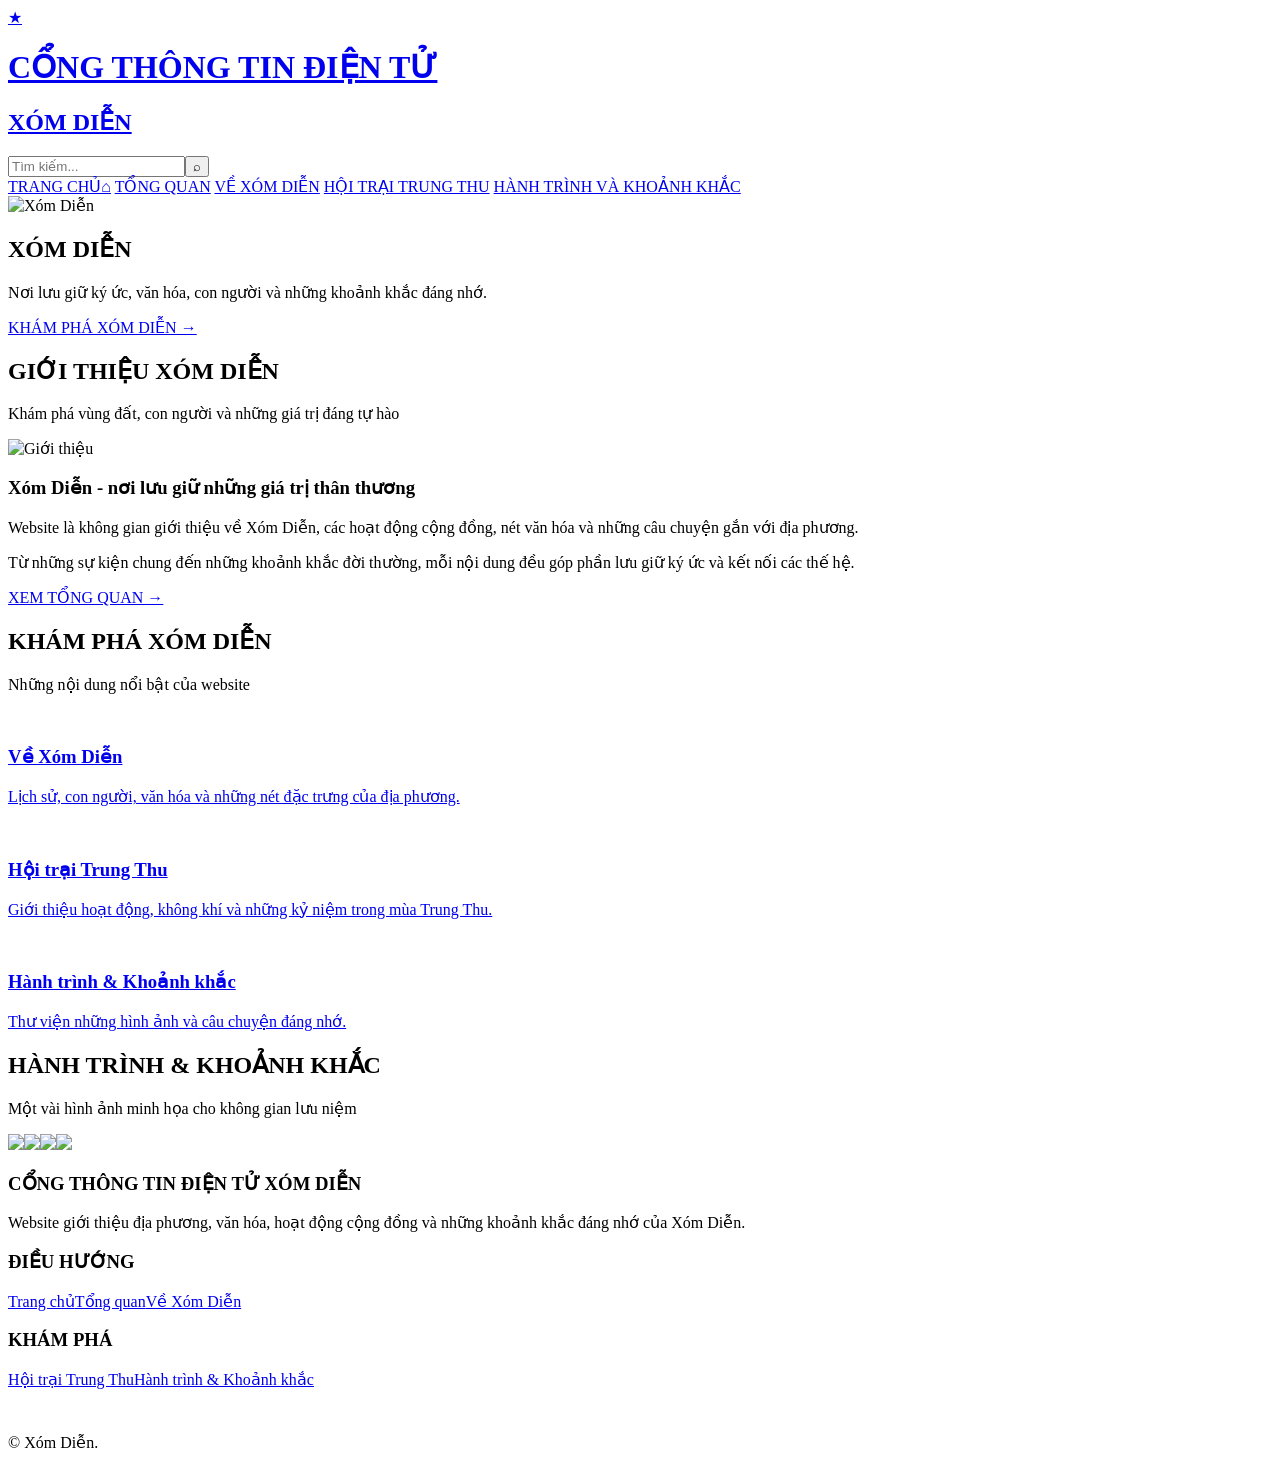
==== index.html @ bcd6b68e "Add files via upload" ====
<!DOCTYPE html><html lang="vi"><head><meta charset="UTF-8"><meta name="viewport" content="width=device-width,initial-scale=1.0"><title>Cổng thông tin điện tử Xóm Diễn</title><link rel="stylesheet" href="css/style.css"></head><body>

<header class="header">
  <div class="container header-inner">
    <a class="brand" href="index.html">
      <div class="logo">★</div>
      <div><h1>CỔNG THÔNG TIN ĐIỆN TỬ</h1><h2>XÓM DIỄN</h2></div>
    </a>
    <div class="search"><input placeholder="Tìm kiếm..."><button>⌕</button></div>
  </div>
</header>
<nav class="nav"><div class="container nav-inner">
  <a class="home active" href="index.html">TRANG CHỦ⌂</a>
  <a class="" href="tong-quan.html">TỔNG QUAN</a>
  <a class="" href="ve-xom-dien.html">VỀ XÓM DIỄN</a>
  <a class="" href="hoi-trai-trung-thu.html">HỘI TRẠI TRUNG THU</a>
  <a class="" href="hanh-trinh-khoanh-khac.html">HÀNH TRÌNH VÀ KHOẢNH KHẮC</a>
</div></nav><main class="page">
<div class="container">
<section class="hero"><img src="images/banner.svg" alt="Xóm Diễn"><div class="hero-overlay"><div class="hero-copy"><h1>XÓM DIỄN</h1><p>Nơi lưu giữ ký ức, văn hóa, con người và những khoảnh khắc đáng nhớ.</p><a class="btn" href="ve-xom-dien.html">KHÁM PHÁ XÓM DIỄN →</a></div></div></section>
</div>
<section class="section"><div class="container"><div class="title"><h2>GIỚI THIỆU XÓM DIỄN</h2><p>Khám phá vùng đất, con người và những giá trị đáng tự hào</p></div><div class="about-grid"><img src="images/about.svg" alt="Giới thiệu"><div class="about-text"><h3>Xóm Diễn - nơi lưu giữ những giá trị thân thương</h3><p>Website là không gian giới thiệu về Xóm Diễn, các hoạt động cộng đồng, nét văn hóa và những câu chuyện gắn với địa phương.</p><p>Từ những sự kiện chung đến những khoảnh khắc đời thường, mỗi nội dung đều góp phần lưu giữ ký ức và kết nối các thế hệ.</p><a class="btn" href="tong-quan.html">XEM TỔNG QUAN →</a></div></div></div></section>
<section class="section alt"><div class="container"><div class="title"><h2>KHÁM PHÁ XÓM DIỄN</h2><p>Những nội dung nổi bật của website</p></div><div class="cards">
<a class="card" href="ve-xom-dien.html"><img src="images/culture.svg" alt=""><div class="card-body"><h3>Về Xóm Diễn</h3><p>Lịch sử, con người, văn hóa và những nét đặc trưng của địa phương.</p></div></a>
<a class="card" href="hoi-trai-trung-thu.html"><img src="images/trung-thu.svg" alt=""><div class="card-body"><h3>Hội trại Trung Thu</h3><p>Giới thiệu hoạt động, không khí và những kỷ niệm trong mùa Trung Thu.</p></div></a>
<a class="card" href="hanh-trinh-khoanh-khac.html"><img src="images/journey.svg" alt=""><div class="card-body"><h3>Hành trình & Khoảnh khắc</h3><p>Thư viện những hình ảnh và câu chuyện đáng nhớ.</p></div></a>
</div></div></section>
<section class="section"><div class="container"><div class="title"><h2>HÀNH TRÌNH & KHOẢNH KHẮC</h2><p>Một vài hình ảnh minh họa cho không gian lưu niệm</p></div><div class="gallery"><img src="images/banner.svg"><img src="images/trung-thu.svg"><img src="images/journey.svg"><img src="images/about.svg"></div></div></section>
</main>
<footer><div class="container footer-grid"><div><h3>CỔNG THÔNG TIN ĐIỆN TỬ XÓM DIỄN</h3><p>Website giới thiệu địa phương, văn hóa, hoạt động cộng đồng và những khoảnh khắc đáng nhớ của Xóm Diễn.</p></div><div><h3>ĐIỀU HƯỚNG</h3><a href="index.html">Trang chủ</a><a href="tong-quan.html">Tổng quan</a><a href="ve-xom-dien.html">Về Xóm Diễn</a></div><div><h3>KHÁM PHÁ</h3><a href="hoi-trai-trung-thu.html">Hội trại Trung Thu</a><a href="hanh-trinh-khoanh-khac.html">Hành trình & Khoảnh khắc</a></div></div><div class="container" style="margin-top:25px;border-top:1px solid rgba(255,255,255,.2);padding-top:18px">© <span data-year></span> Xóm Diễn. </div></footer>
<script src="js/main.js"></script></body></html>
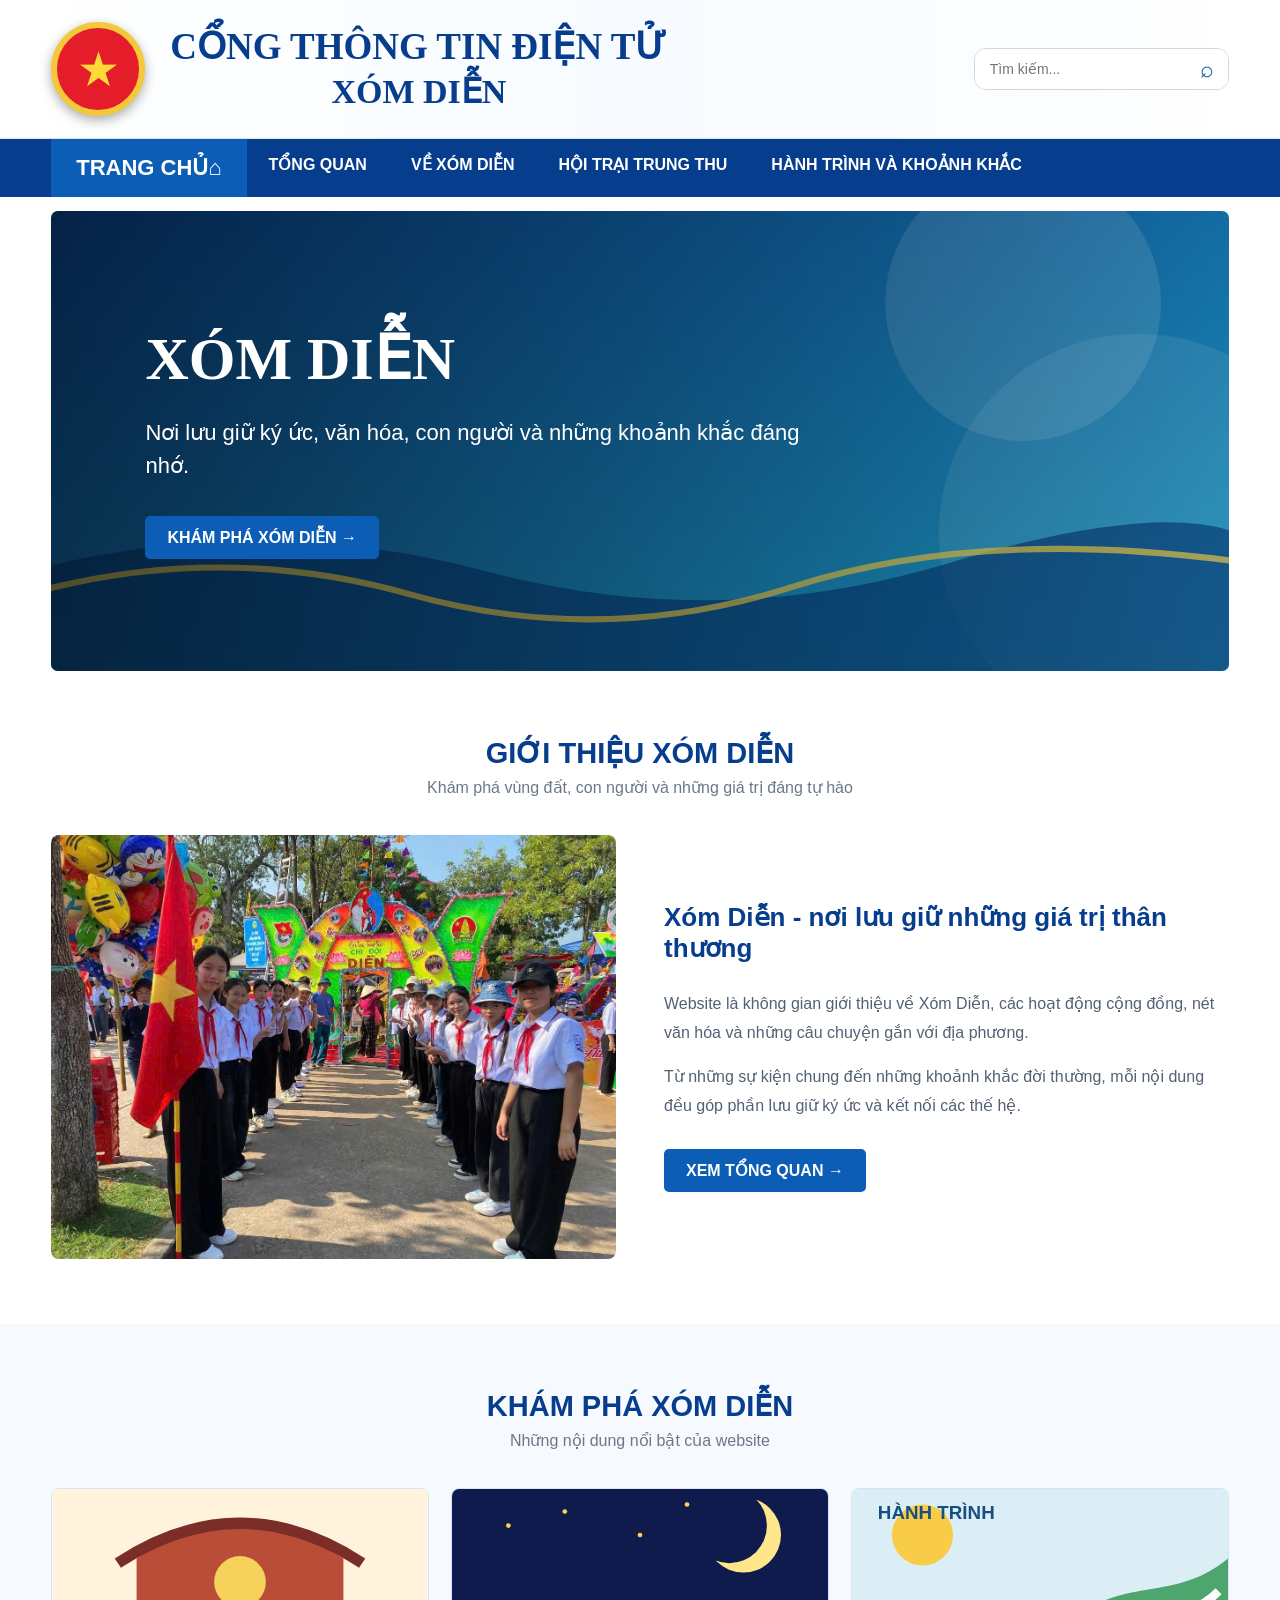
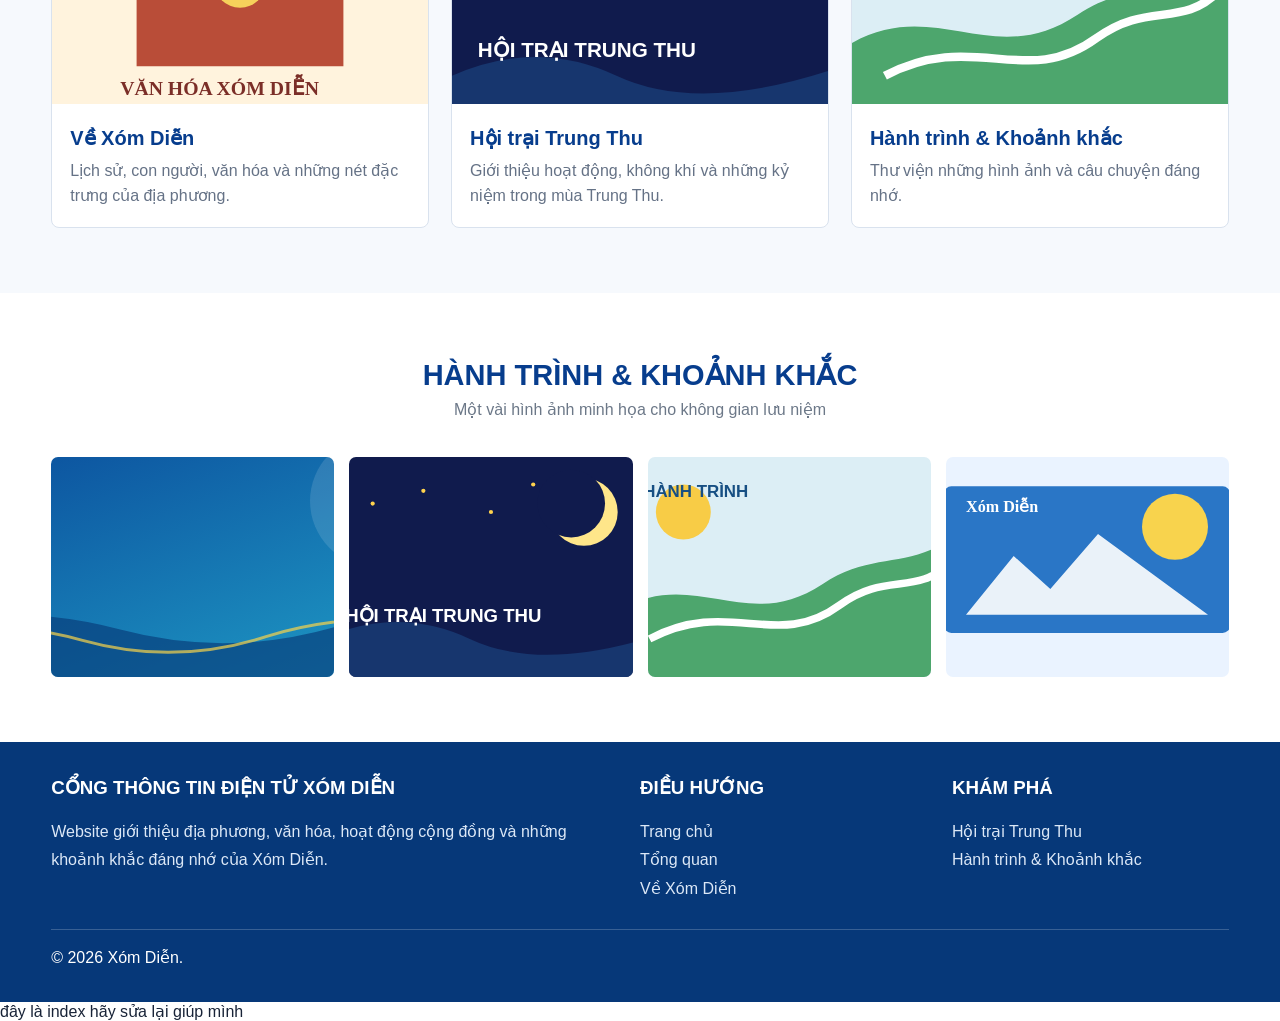
==== commit a09ee690: "Add files via upload" ====
--- a/index.html
+++ b/index.html
@@ -19,7 +19,7 @@
 <div class="container">
 <section class="hero"><img src="images/banner.svg" alt="Xóm Diễn"><div class="hero-overlay"><div class="hero-copy"><h1>XÓM DIỄN</h1><p>Nơi lưu giữ ký ức, văn hóa, con người và những khoảnh khắc đáng nhớ.</p><a class="btn" href="ve-xom-dien.html">KHÁM PHÁ XÓM DIỄN →</a></div></div></section>
 </div>
-<section class="section"><div class="container"><div class="title"><h2>GIỚI THIỆU XÓM DIỄN</h2><p>Khám phá vùng đất, con người và những giá trị đáng tự hào</p></div><div class="about-grid"><img src="images/about.svg" alt="Giới thiệu"><div class="about-text"><h3>Xóm Diễn - nơi lưu giữ những giá trị thân thương</h3><p>Website là không gian giới thiệu về Xóm Diễn, các hoạt động cộng đồng, nét văn hóa và những câu chuyện gắn với địa phương.</p><p>Từ những sự kiện chung đến những khoảnh khắc đời thường, mỗi nội dung đều góp phần lưu giữ ký ức và kết nối các thế hệ.</p><a class="btn" href="tong-quan.html">XEM TỔNG QUAN →</a></div></div></div></section>
+<section class="section"><div class="container"><div class="title"><h2>GIỚI THIỆU XÓM DIỄN</h2><p>Khám phá vùng đất, con người và những giá trị đáng tự hào</p></div><div class="about-grid"><img src="images/anh_xom_dien_1.jpg" alt="Xóm Diễn"><div class="about-text"><h3>Xóm Diễn - nơi lưu giữ những giá trị thân thương</h3><p>Website là không gian giới thiệu về Xóm Diễn, các hoạt động cộng đồng, nét văn hóa và những câu chuyện gắn với địa phương.</p><p>Từ những sự kiện chung đến những khoảnh khắc đời thường, mỗi nội dung đều góp phần lưu giữ ký ức và kết nối các thế hệ.</p><a class="btn" href="tong-quan.html">XEM TỔNG QUAN →</a></div></div></div></section>
 <section class="section alt"><div class="container"><div class="title"><h2>KHÁM PHÁ XÓM DIỄN</h2><p>Những nội dung nổi bật của website</p></div><div class="cards">
 <a class="card" href="ve-xom-dien.html"><img src="images/culture.svg" alt=""><div class="card-body"><h3>Về Xóm Diễn</h3><p>Lịch sử, con người, văn hóa và những nét đặc trưng của địa phương.</p></div></a>
 <a class="card" href="hoi-trai-trung-thu.html"><img src="images/trung-thu.svg" alt=""><div class="card-body"><h3>Hội trại Trung Thu</h3><p>Giới thiệu hoạt động, không khí và những kỷ niệm trong mùa Trung Thu.</p></div></a>
@@ -28,4 +28,5 @@
 <section class="section"><div class="container"><div class="title"><h2>HÀNH TRÌNH & KHOẢNH KHẮC</h2><p>Một vài hình ảnh minh họa cho không gian lưu niệm</p></div><div class="gallery"><img src="images/banner.svg"><img src="images/trung-thu.svg"><img src="images/journey.svg"><img src="images/about.svg"></div></div></section>
 </main>
 <footer><div class="container footer-grid"><div><h3>CỔNG THÔNG TIN ĐIỆN TỬ XÓM DIỄN</h3><p>Website giới thiệu địa phương, văn hóa, hoạt động cộng đồng và những khoảnh khắc đáng nhớ của Xóm Diễn.</p></div><div><h3>ĐIỀU HƯỚNG</h3><a href="index.html">Trang chủ</a><a href="tong-quan.html">Tổng quan</a><a href="ve-xom-dien.html">Về Xóm Diễn</a></div><div><h3>KHÁM PHÁ</h3><a href="hoi-trai-trung-thu.html">Hội trại Trung Thu</a><a href="hanh-trinh-khoanh-khac.html">Hành trình & Khoảnh khắc</a></div></div><div class="container" style="margin-top:25px;border-top:1px solid rgba(255,255,255,.2);padding-top:18px">© <span data-year></span> Xóm Diễn. </div></footer>
-<script src="js/main.js"></script></body></html>+<script src="js/main.js"></script></body></html>
+đây là index hãy sửa lại giúp mình
--- a/css/style.css
+++ b/css/style.css
@@ -0,0 +1,37 @@
+
+*{box-sizing:border-box}
+:root{--blue:#073d8d;--blue2:#0b5db6;--gold:#f3c83b;--bg:#f6f9fd;--text:#182337;--line:#d9e2ee}
+html{scroll-behavior:smooth}
+body{margin:0;font-family:Arial,Helvetica,sans-serif;color:var(--text);background:#fff}
+a{text-decoration:none;color:inherit}
+.container{width:min(1380px,92%);margin:auto}
+.topbar{height:34px;background:#f5f9fd;border-bottom:1px solid #e2e8f0;color:#06448e;font-size:14px}
+.topbar .container{height:100%;display:flex;justify-content:space-between;align-items:center}
+.lang{display:flex;gap:15px}
+.header{background:linear-gradient(90deg,#fff,#f7fbff,#fff);border-bottom:1px solid #dce4ef}
+.header-inner{min-height:138px;display:flex;align-items:center;justify-content:space-between;gap:30px}
+.brand{display:flex;align-items:center;gap:25px}
+.logo{width:94px;height:94px;border-radius:50%;background:#e51d2a;border:6px solid var(--gold);display:grid;place-items:center;box-shadow:0 4px 12px #aaa;color:#ffd938;font-size:48px}
+.brand h1,.brand h2{font-family:Georgia,serif;color:#073d8d;margin:0;text-align:center;line-height:1.05}
+.brand h1{font-size:37px}.brand h2{font-size:34px;margin-top:7px}
+.search{display:flex;width:255px;height:42px;border:1px solid #ccd7e5;border-radius:12px;overflow:hidden;background:#fff}
+.search input{width:100%;border:0;outline:0;padding:0 15px;font-size:14px}.search button{border:0;background:#fff;color:#064b9f;font-size:23px;padding:0 14px}
+.nav{background:var(--blue);color:#fff}.nav-inner{display:flex;align-items:stretch;overflow-x:auto}
+.nav a{padding:16px 22px;font-weight:700;font-size:16px;white-space:nowrap}
+.nav a:hover,.nav a.active{background:#0c5db6}.home{font-size:22px!important;padding-left:25px!important;padding-right:25px!important}
+.page{min-height:600px}
+.hero{position:relative;margin-top:14px;height:460px;overflow:hidden;border-radius:7px}
+.hero img{width:100%;height:100%;object-fit:cover}
+.hero-overlay{position:absolute;inset:0;background:linear-gradient(90deg,rgba(0,0,0,.55),rgba(0,0,0,.08));display:flex;align-items:center;padding-left:8%;color:#fff}
+.hero-copy{max-width:700px}.hero-copy h1{font-family:Georgia,serif;font-size:60px;margin:0 0 10px}.hero-copy p{font-size:22px;line-height:1.5}.btn{display:inline-block;padding:12px 22px;border-radius:5px;background:var(--blue2);color:#fff;font-weight:700;margin-top:12px}.btn:hover{background:#0871d0}
+.section{padding:65px 0}.section.alt{background:var(--bg)}
+.title{text-align:center;margin-bottom:38px}.title h2{color:var(--blue);font-size:29px;margin:0 0 8px}.title p{color:#6c7888;margin:0}
+.about-grid{display:grid;grid-template-columns:1fr 1fr;gap:48px;align-items:center}.about-grid img{width:100%;border-radius:8px}.about-text h3{font-size:26px;color:var(--blue);margin-top:0}.about-text p{line-height:1.8;color:#536174}
+.cards{display:grid;grid-template-columns:repeat(3,1fr);gap:22px}.card{background:#fff;border:1px solid var(--line);border-radius:8px;overflow:hidden;transition:.25s}.card:hover{transform:translateY(-6px);box-shadow:0 10px 25px rgba(0,0,0,.09)}.card img{width:100%;height:215px;object-fit:cover}.card-body{padding:18px}.card h3{margin:0 0 8px;color:var(--blue);font-size:20px}.card p{color:#657286;line-height:1.6;margin:0}
+.gallery{display:grid;grid-template-columns:repeat(4,1fr);gap:15px}.gallery img{width:100%;height:220px;object-fit:cover;border-radius:7px;transition:.25s}.gallery img:hover{transform:scale(1.03)}
+.page-head{background:linear-gradient(120deg,#073d8d,#0b65bd);color:#fff;padding:55px 0}.page-head h1{font-family:Georgia,serif;font-size:40px;margin:0 0 10px}.page-head p{margin:0;opacity:.9;font-size:17px}
+.article{padding:45px 0;max-width:1000px;margin:auto}.article h2{color:var(--blue);font-size:28px}.article p{font-size:17px;line-height:1.85;color:#4f5d70}.article img{width:100%;border-radius:8px;margin:20px 0}
+.timeline{display:grid;gap:18px}.event{display:grid;grid-template-columns:150px 1fr;border:1px solid var(--line);border-radius:7px;overflow:hidden}.event-date{background:var(--blue);color:#fff;padding:22px;font-weight:bold}.event-body{padding:20px}.event-body h3{margin:0 0 8px;color:var(--blue)}
+footer{background:#063879;color:#fff;padding:35px 0;margin-top:0}.footer-grid{display:grid;grid-template-columns:2fr 1fr 1fr;gap:35px}.footer-grid h3{margin-top:0}.footer-grid p,.footer-grid a{color:#dce8f7;line-height:1.8;display:block}
+@media(max-width:900px){.header-inner{flex-direction:column;padding:18px 0}.brand h1{font-size:25px}.brand h2{font-size:25px}.logo{width:75px;height:75px;font-size:36px}.search{width:100%}.hero{height:360px}.hero-copy h1{font-size:42px}.cards{grid-template-columns:1fr 1fr}.gallery{grid-template-columns:1fr 1fr}.about-grid{grid-template-columns:1fr}.footer-grid{grid-template-columns:1fr 1fr}}
+@media(max-width:560px){.brand{gap:12px}.brand h1,.brand h2{text-align:left}.hero{height:320px}.hero-copy{padding-right:20px}.hero-copy h1{font-size:34px}.hero-copy p{font-size:17px}.cards,.gallery,.footer-grid{grid-template-columns:1fr}.event{grid-template-columns:1fr}}
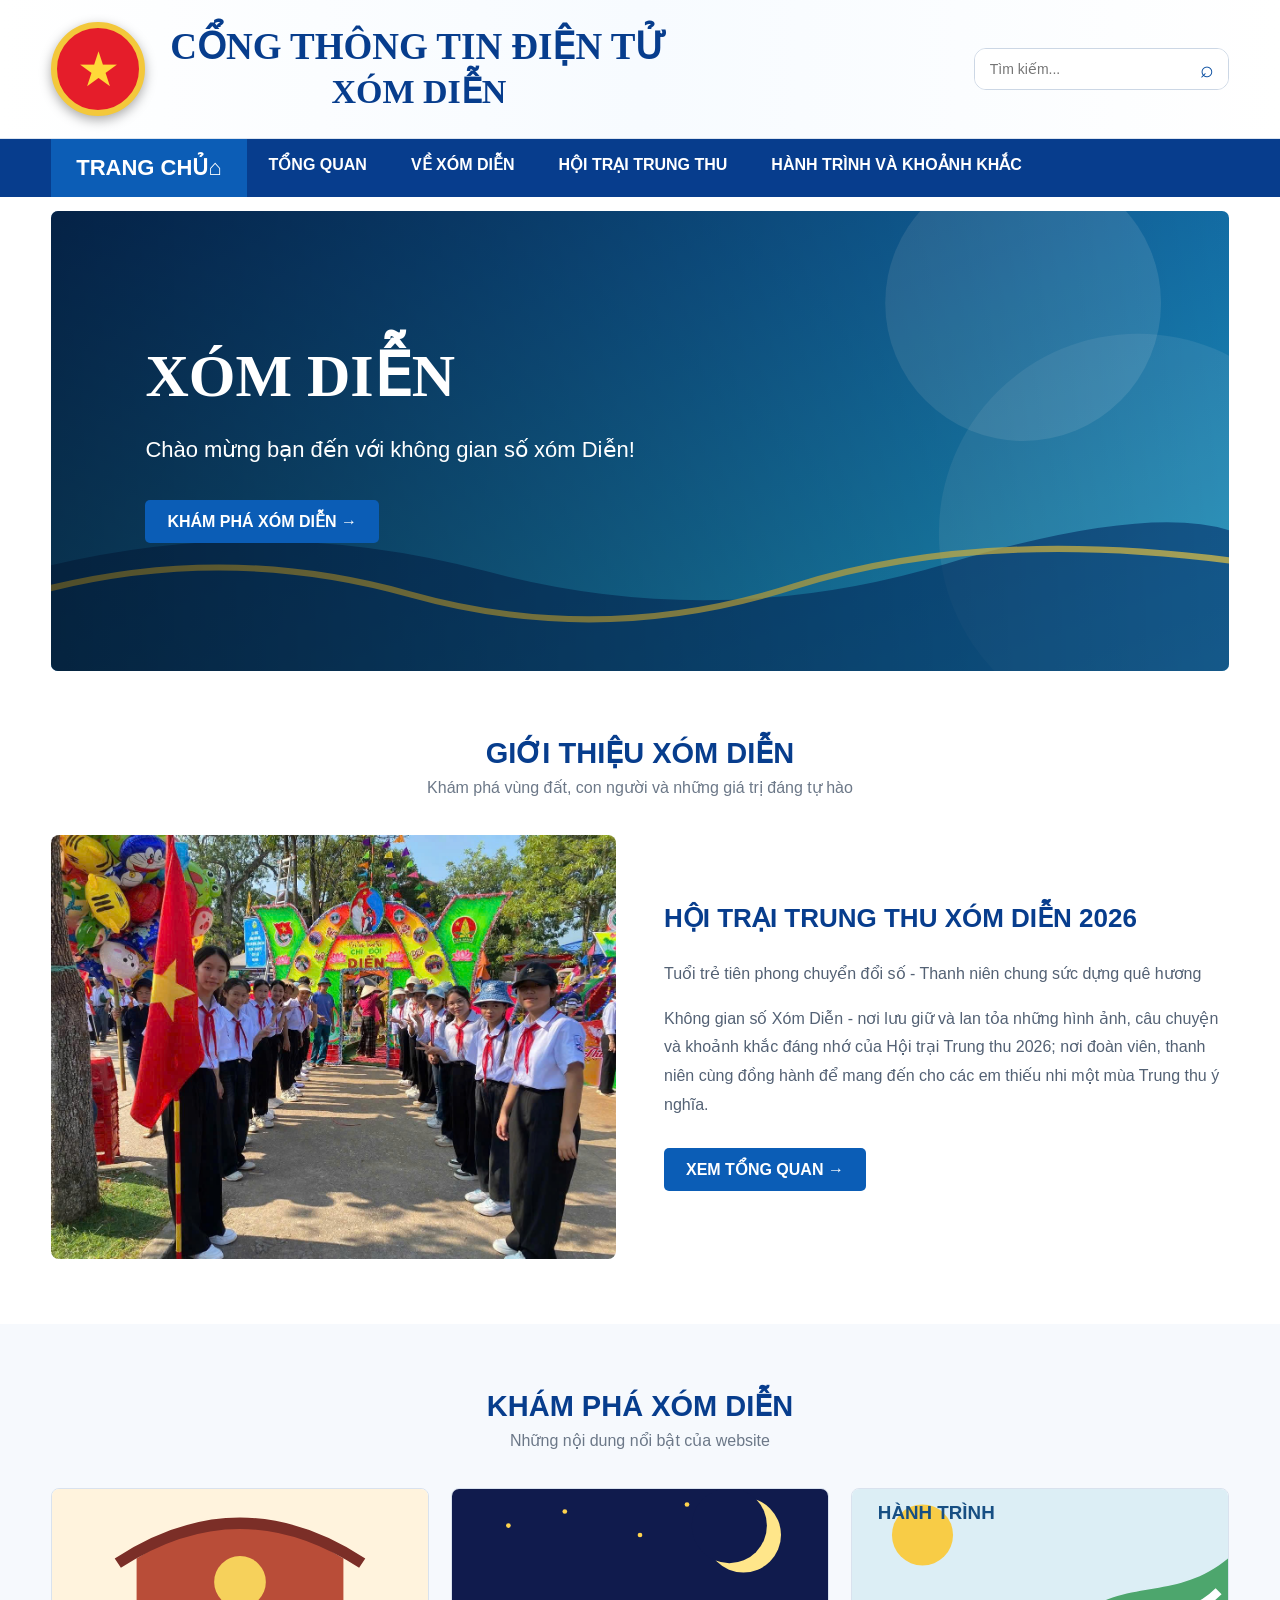
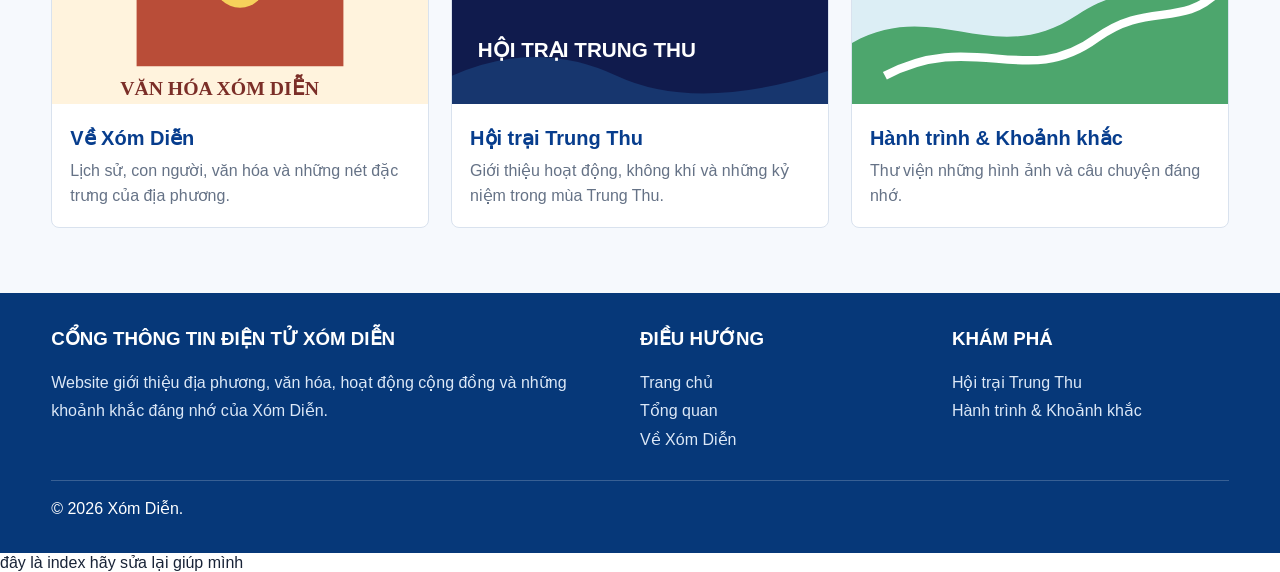
==== commit be3c59c1: "Update index.html" ====
--- a/index.html
+++ b/index.html
@@ -17,15 +17,14 @@
   <a class="" href="hanh-trinh-khoanh-khac.html">HÀNH TRÌNH VÀ KHOẢNH KHẮC</a>
 </div></nav><main class="page">
 <div class="container">
-<section class="hero"><img src="images/banner.svg" alt="Xóm Diễn"><div class="hero-overlay"><div class="hero-copy"><h1>XÓM DIỄN</h1><p>Nơi lưu giữ ký ức, văn hóa, con người và những khoảnh khắc đáng nhớ.</p><a class="btn" href="ve-xom-dien.html">KHÁM PHÁ XÓM DIỄN →</a></div></div></section>
+<section class="hero"><img src="images/banner.svg" alt="Xóm Diễn"><div class="hero-overlay"><div class="hero-copy"><h1>XÓM DIỄN</h1><p>Chào mừng bạn đến với không gian số xóm Diễn! </p><a class="btn" href="ve-xom-dien.html">KHÁM PHÁ XÓM DIỄN →</a></div></div></section>
 </div>
-<section class="section"><div class="container"><div class="title"><h2>GIỚI THIỆU XÓM DIỄN</h2><p>Khám phá vùng đất, con người và những giá trị đáng tự hào</p></div><div class="about-grid"><img src="images/anh_xom_dien_1.jpg" alt="Xóm Diễn"><div class="about-text"><h3>Xóm Diễn - nơi lưu giữ những giá trị thân thương</h3><p>Website là không gian giới thiệu về Xóm Diễn, các hoạt động cộng đồng, nét văn hóa và những câu chuyện gắn với địa phương.</p><p>Từ những sự kiện chung đến những khoảnh khắc đời thường, mỗi nội dung đều góp phần lưu giữ ký ức và kết nối các thế hệ.</p><a class="btn" href="tong-quan.html">XEM TỔNG QUAN →</a></div></div></div></section>
+<section class="section"><div class="container"><div class="title"><h2>GIỚI THIỆU XÓM DIỄN</h2><p>Khám phá vùng đất, con người và những giá trị đáng tự hào</p></div><div class="about-grid"><img src="images/anh_xom_dien_1.jpg" alt="Xóm Diễn"><div class="about-text"><h3>HỘI TRẠI TRUNG THU XÓM DIỄN 2026</h3><p>Tuổi trẻ tiên phong chuyển đổi số - Thanh niên chung sức dựng quê hương</p><p>Không gian số Xóm Diễn - nơi lưu giữ và lan tỏa những hình ảnh, câu chuyện và khoảnh khắc đáng nhớ của Hội trại Trung thu 2026; nơi đoàn viên, thanh niên cùng đồng hành để mang đến cho các em thiếu nhi một mùa Trung thu ý nghĩa.</p><a class="btn" href="tong-quan.html">XEM TỔNG QUAN →</a></div></div></div></section>
 <section class="section alt"><div class="container"><div class="title"><h2>KHÁM PHÁ XÓM DIỄN</h2><p>Những nội dung nổi bật của website</p></div><div class="cards">
 <a class="card" href="ve-xom-dien.html"><img src="images/culture.svg" alt=""><div class="card-body"><h3>Về Xóm Diễn</h3><p>Lịch sử, con người, văn hóa và những nét đặc trưng của địa phương.</p></div></a>
 <a class="card" href="hoi-trai-trung-thu.html"><img src="images/trung-thu.svg" alt=""><div class="card-body"><h3>Hội trại Trung Thu</h3><p>Giới thiệu hoạt động, không khí và những kỷ niệm trong mùa Trung Thu.</p></div></a>
 <a class="card" href="hanh-trinh-khoanh-khac.html"><img src="images/journey.svg" alt=""><div class="card-body"><h3>Hành trình & Khoảnh khắc</h3><p>Thư viện những hình ảnh và câu chuyện đáng nhớ.</p></div></a>
 </div></div></section>
-<section class="section"><div class="container"><div class="title"><h2>HÀNH TRÌNH & KHOẢNH KHẮC</h2><p>Một vài hình ảnh minh họa cho không gian lưu niệm</p></div><div class="gallery"><img src="images/banner.svg"><img src="images/trung-thu.svg"><img src="images/journey.svg"><img src="images/about.svg"></div></div></section>
 </main>
 <footer><div class="container footer-grid"><div><h3>CỔNG THÔNG TIN ĐIỆN TỬ XÓM DIỄN</h3><p>Website giới thiệu địa phương, văn hóa, hoạt động cộng đồng và những khoảnh khắc đáng nhớ của Xóm Diễn.</p></div><div><h3>ĐIỀU HƯỚNG</h3><a href="index.html">Trang chủ</a><a href="tong-quan.html">Tổng quan</a><a href="ve-xom-dien.html">Về Xóm Diễn</a></div><div><h3>KHÁM PHÁ</h3><a href="hoi-trai-trung-thu.html">Hội trại Trung Thu</a><a href="hanh-trinh-khoanh-khac.html">Hành trình & Khoảnh khắc</a></div></div><div class="container" style="margin-top:25px;border-top:1px solid rgba(255,255,255,.2);padding-top:18px">© <span data-year></span> Xóm Diễn. </div></footer>
 <script src="js/main.js"></script></body></html>
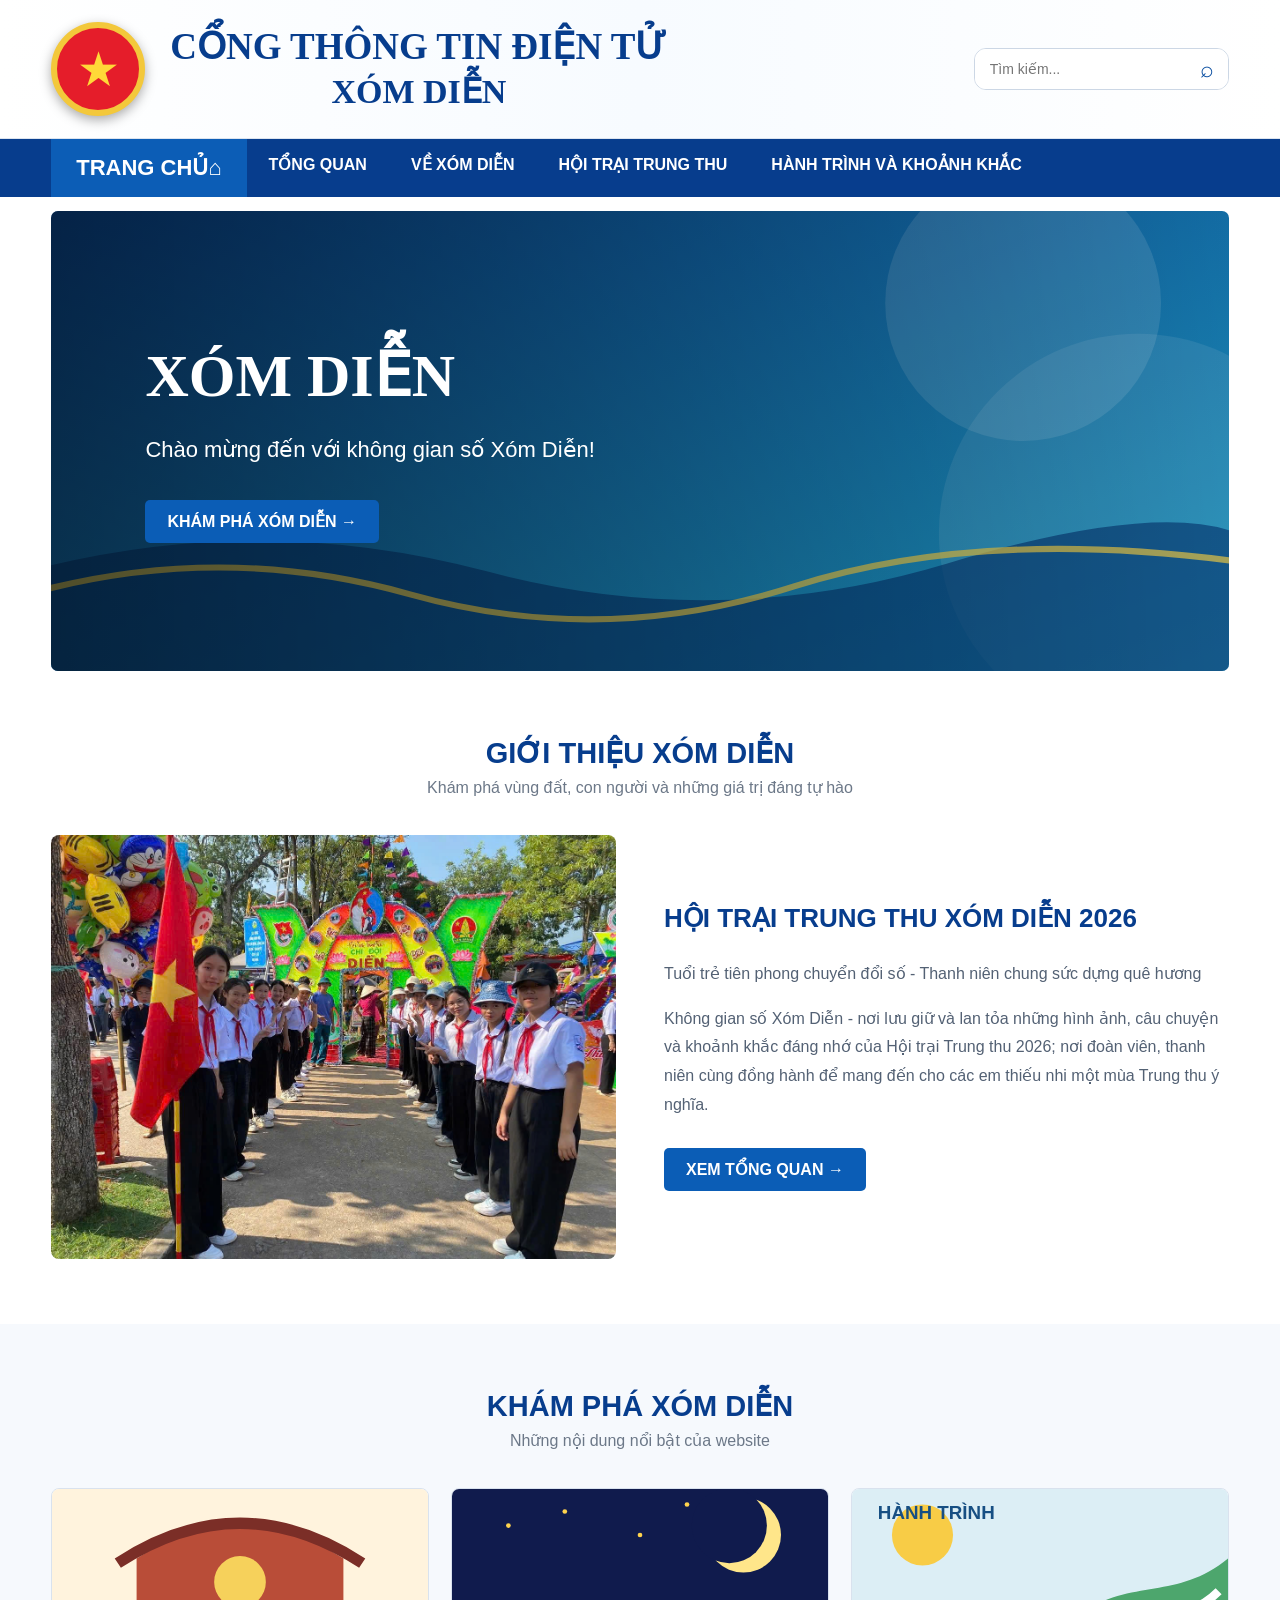
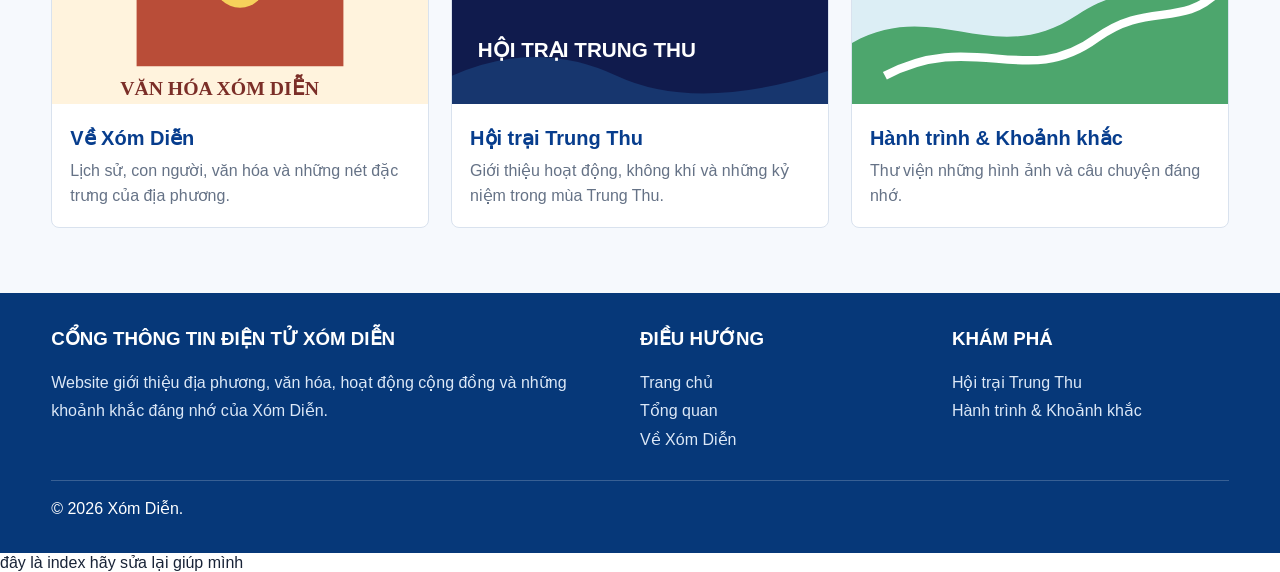
==== commit 757e0d9a: "Cập nhật nội dung website" ====
--- a/index.html
+++ b/index.html
@@ -17,7 +17,7 @@
   <a class="" href="hanh-trinh-khoanh-khac.html">HÀNH TRÌNH VÀ KHOẢNH KHẮC</a>
 </div></nav><main class="page">
 <div class="container">
-<section class="hero"><img src="images/banner.svg" alt="Xóm Diễn"><div class="hero-overlay"><div class="hero-copy"><h1>XÓM DIỄN</h1><p>Chào mừng bạn đến với không gian số xóm Diễn! </p><a class="btn" href="ve-xom-dien.html">KHÁM PHÁ XÓM DIỄN →</a></div></div></section>
+<section class="hero"><img src="images/banner.svg" alt="Xóm Diễn"><div class="hero-overlay"><div class="hero-copy"><h1>XÓM DIỄN</h1><p>Chào mừng đến với không gian số Xóm Diễn!  </p><a class="btn" href="ve-xom-dien.html">KHÁM PHÁ XÓM DIỄN →</a></div></div></section>
 </div>
 <section class="section"><div class="container"><div class="title"><h2>GIỚI THIỆU XÓM DIỄN</h2><p>Khám phá vùng đất, con người và những giá trị đáng tự hào</p></div><div class="about-grid"><img src="images/anh_xom_dien_1.jpg" alt="Xóm Diễn"><div class="about-text"><h3>HỘI TRẠI TRUNG THU XÓM DIỄN 2026</h3><p>Tuổi trẻ tiên phong chuyển đổi số - Thanh niên chung sức dựng quê hương</p><p>Không gian số Xóm Diễn - nơi lưu giữ và lan tỏa những hình ảnh, câu chuyện và khoảnh khắc đáng nhớ của Hội trại Trung thu 2026; nơi đoàn viên, thanh niên cùng đồng hành để mang đến cho các em thiếu nhi một mùa Trung thu ý nghĩa.</p><a class="btn" href="tong-quan.html">XEM TỔNG QUAN →</a></div></div></div></section>
 <section class="section alt"><div class="container"><div class="title"><h2>KHÁM PHÁ XÓM DIỄN</h2><p>Những nội dung nổi bật của website</p></div><div class="cards">
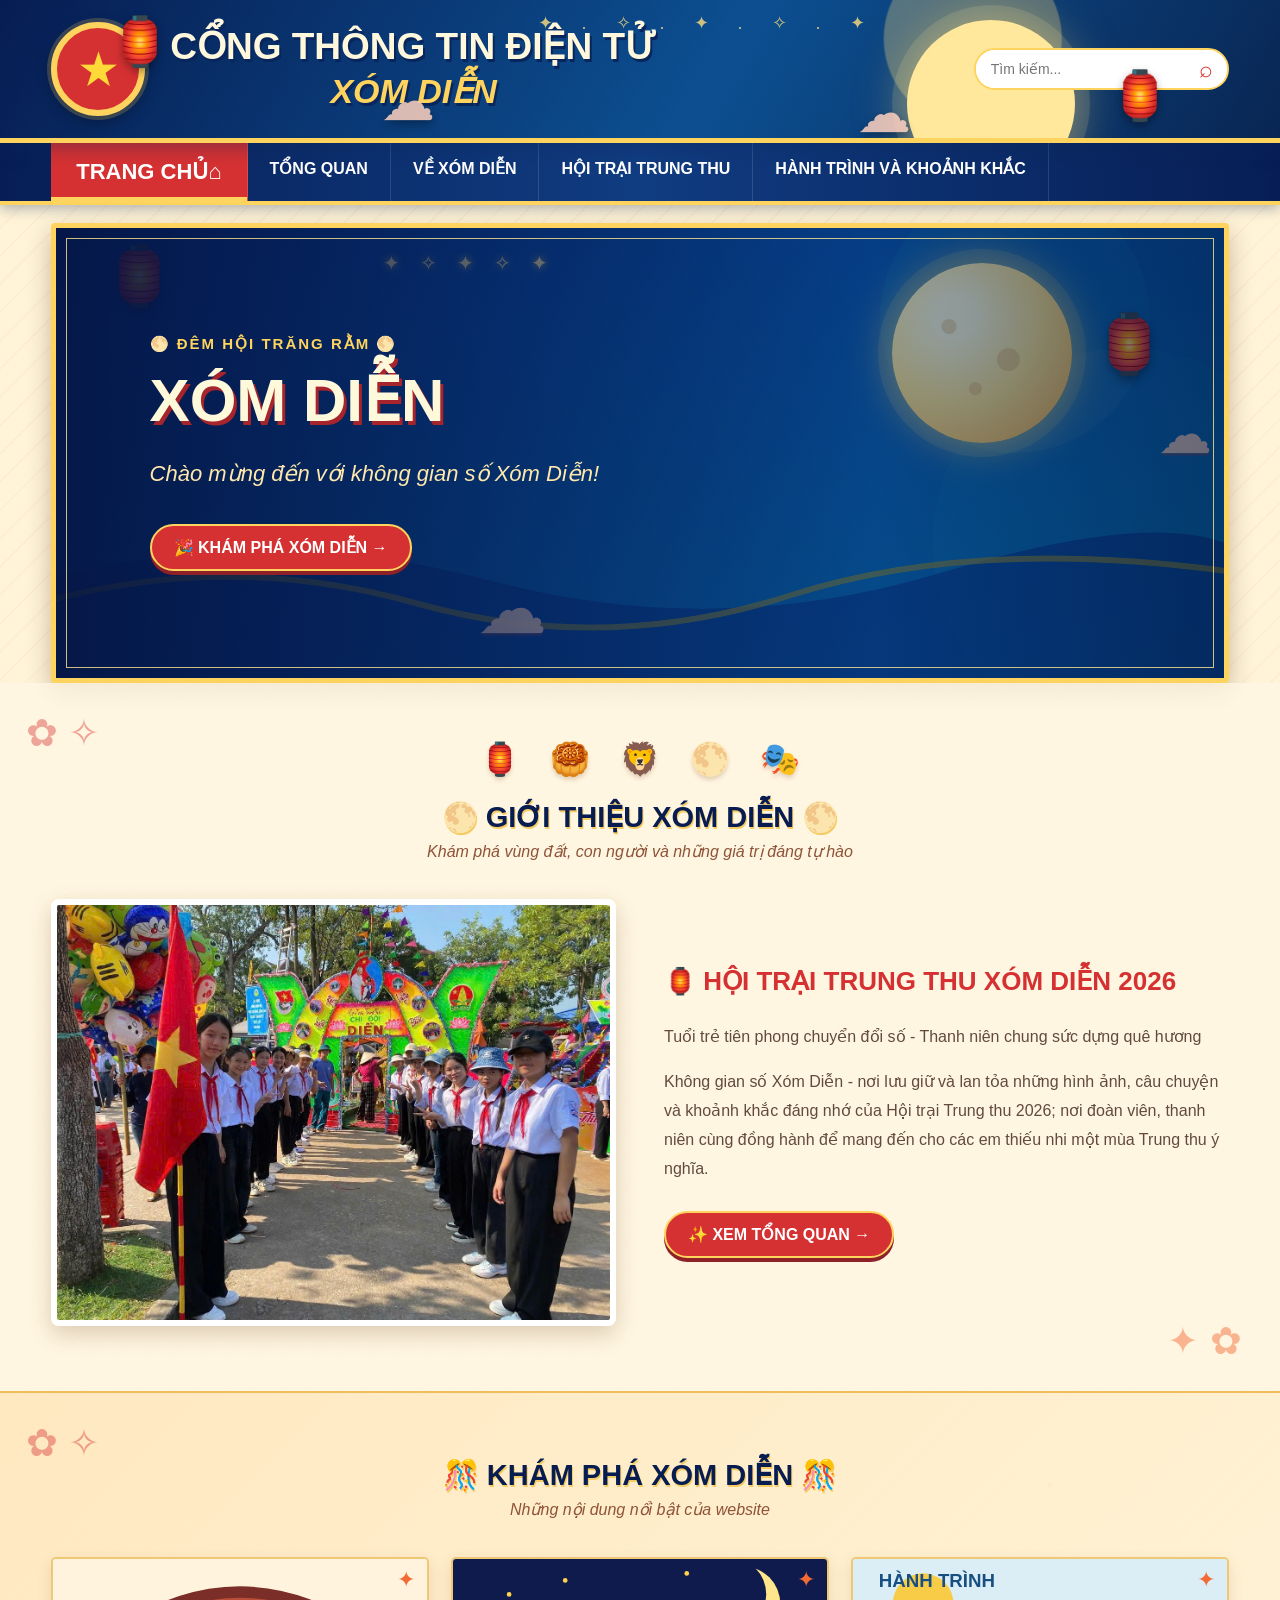
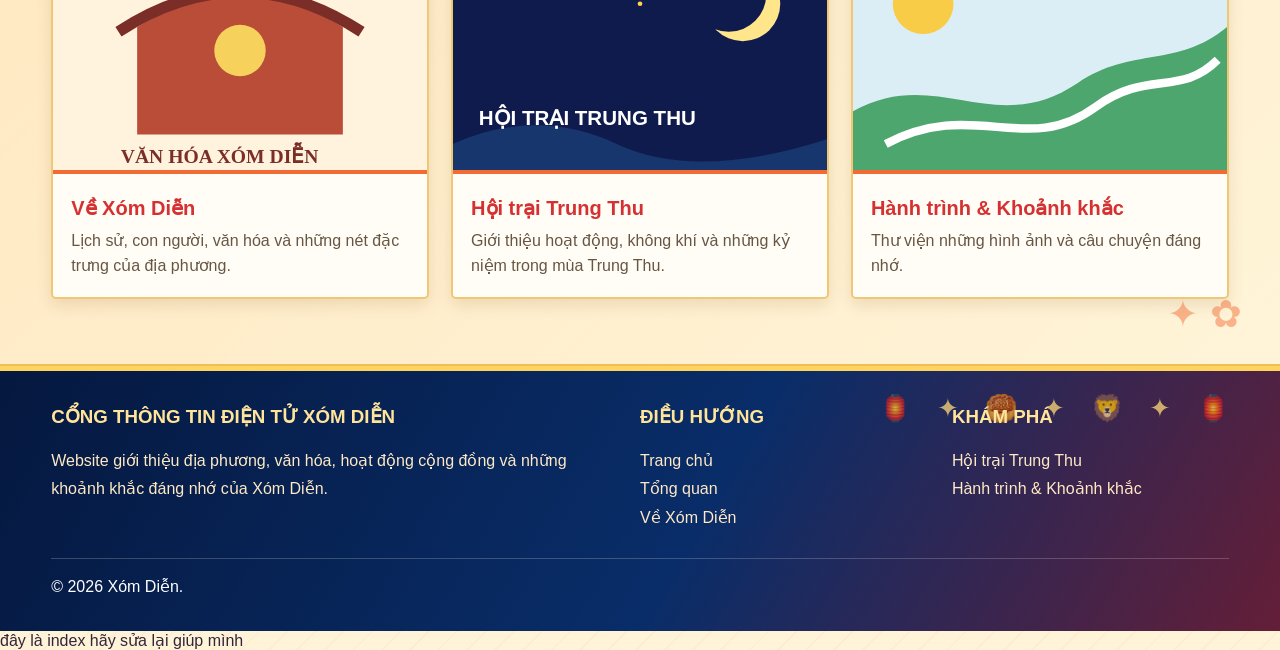
==== commit 57206e48: "update" ====
--- a/index.html
+++ b/index.html
@@ -1,7 +1,8 @@
 <!DOCTYPE html><html lang="vi"><head><meta charset="UTF-8"><meta name="viewport" content="width=device-width,initial-scale=1.0"><title>Cổng thông tin điện tử Xóm Diễn</title><link rel="stylesheet" href="css/style.css"></head><body>
 
-<header class="header">
+<header class="header festival-header">
   <div class="container header-inner">
+    <span class="header-lantern header-lantern-left" aria-hidden="true">🏮</span><span class="header-lantern header-lantern-right" aria-hidden="true">🏮</span><span class="header-cloud header-cloud-left" aria-hidden="true">☁</span><span class="header-cloud header-cloud-right" aria-hidden="true">☁</span>
     <a class="brand" href="index.html">
       <div class="logo">★</div>
       <div><h1>CỔNG THÔNG TIN ĐIỆN TỬ</h1><h2>XÓM DIỄN</h2></div>
@@ -17,10 +18,10 @@
   <a class="" href="hanh-trinh-khoanh-khac.html">HÀNH TRÌNH VÀ KHOẢNH KHẮC</a>
 </div></nav><main class="page">
 <div class="container">
-<section class="hero"><img src="images/banner.svg" alt="Xóm Diễn"><div class="hero-overlay"><div class="hero-copy"><h1>XÓM DIỄN</h1><p>Chào mừng đến với không gian số Xóm Diễn!  </p><a class="btn" href="ve-xom-dien.html">KHÁM PHÁ XÓM DIỄN →</a></div></div></section>
+<section class="hero festival-hero"><img src="images/banner.svg" alt="Xóm Diễn"><span class="moon" aria-hidden="true"></span><span class="hero-lantern hero-lantern-left" aria-hidden="true">🏮</span><span class="hero-lantern hero-lantern-right" aria-hidden="true">🏮</span><span class="hero-cloud hero-cloud-left" aria-hidden="true">☁</span><span class="hero-cloud hero-cloud-right" aria-hidden="true">☁</span><span class="hero-stars" aria-hidden="true">✦　✧　✦　✧　✦</span><div class="hero-overlay"><div class="hero-copy"><span class="festival-label">🌕 ĐÊM HỘI TRĂNG RẰM 🌕</span><h1>XÓM DIỄN</h1><p>Chào mừng đến với không gian số Xóm Diễn!</p><a class="btn" href="ve-xom-dien.html">🎉 KHÁM PHÁ XÓM DIỄN →</a></div></div><div class="hero-frame" aria-hidden="true"></div></section>
 </div>
-<section class="section"><div class="container"><div class="title"><h2>GIỚI THIỆU XÓM DIỄN</h2><p>Khám phá vùng đất, con người và những giá trị đáng tự hào</p></div><div class="about-grid"><img src="images/anh_xom_dien_1.jpg" alt="Xóm Diễn"><div class="about-text"><h3>HỘI TRẠI TRUNG THU XÓM DIỄN 2026</h3><p>Tuổi trẻ tiên phong chuyển đổi số - Thanh niên chung sức dựng quê hương</p><p>Không gian số Xóm Diễn - nơi lưu giữ và lan tỏa những hình ảnh, câu chuyện và khoảnh khắc đáng nhớ của Hội trại Trung thu 2026; nơi đoàn viên, thanh niên cùng đồng hành để mang đến cho các em thiếu nhi một mùa Trung thu ý nghĩa.</p><a class="btn" href="tong-quan.html">XEM TỔNG QUAN →</a></div></div></div></section>
-<section class="section alt"><div class="container"><div class="title"><h2>KHÁM PHÁ XÓM DIỄN</h2><p>Những nội dung nổi bật của website</p></div><div class="cards">
+<section class="section"><div class="container"><div class="festival-icons" aria-hidden="true"><span>🏮</span><span>🥮</span><span>🦁</span><span>🌕</span><span>🎭</span></div><div class="title"><h2>🌕 GIỚI THIỆU XÓM DIỄN 🌕</h2><p>Khám phá vùng đất, con người và những giá trị đáng tự hào</p></div><div class="about-grid"><img src="images/anh_xom_dien_1.jpg" alt="Xóm Diễn"><div class="about-text"><h3>🏮 HỘI TRẠI TRUNG THU XÓM DIỄN 2026</h3><p>Tuổi trẻ tiên phong chuyển đổi số - Thanh niên chung sức dựng quê hương</p><p>Không gian số Xóm Diễn - nơi lưu giữ và lan tỏa những hình ảnh, câu chuyện và khoảnh khắc đáng nhớ của Hội trại Trung thu 2026; nơi đoàn viên, thanh niên cùng đồng hành để mang đến cho các em thiếu nhi một mùa Trung thu ý nghĩa.</p><a class="btn" href="tong-quan.html">✨ XEM TỔNG QUAN →</a></div></div></div></section>
+<section class="section alt"><div class="container"><div class="title"><h2>🎊 KHÁM PHÁ XÓM DIỄN 🎊</h2><p>Những nội dung nổi bật của website</p></div><div class="cards">
 <a class="card" href="ve-xom-dien.html"><img src="images/culture.svg" alt=""><div class="card-body"><h3>Về Xóm Diễn</h3><p>Lịch sử, con người, văn hóa và những nét đặc trưng của địa phương.</p></div></a>
 <a class="card" href="hoi-trai-trung-thu.html"><img src="images/trung-thu.svg" alt=""><div class="card-body"><h3>Hội trại Trung Thu</h3><p>Giới thiệu hoạt động, không khí và những kỷ niệm trong mùa Trung Thu.</p></div></a>
 <a class="card" href="hanh-trinh-khoanh-khac.html"><img src="images/journey.svg" alt=""><div class="card-body"><h3>Hành trình & Khoảnh khắc</h3><p>Thư viện những hình ảnh và câu chuyện đáng nhớ.</p></div></a>
--- a/css/style.css
+++ b/css/style.css
@@ -25,13 +25,51 @@
 .hero-overlay{position:absolute;inset:0;background:linear-gradient(90deg,rgba(0,0,0,.55),rgba(0,0,0,.08));display:flex;align-items:center;padding-left:8%;color:#fff}
 .hero-copy{max-width:700px}.hero-copy h1{font-family:Georgia,serif;font-size:60px;margin:0 0 10px}.hero-copy p{font-size:22px;line-height:1.5}.btn{display:inline-block;padding:12px 22px;border-radius:5px;background:var(--blue2);color:#fff;font-weight:700;margin-top:12px}.btn:hover{background:#0871d0}
 .section{padding:65px 0}.section.alt{background:var(--bg)}
-.title{text-align:center;margin-bottom:38px}.title h2{color:var(--blue);font-size:29px;margin:0 0 8px}.title p{color:#6c7888;margin:0}
+.title{text-align:center;margin-bottom:38px}.title h2{font-family:Arial,Helvetica,sans-serif;color:var(--blue);font-size:29px;margin:0 0 8px}.title p{color:#6c7888;margin:0}
 .about-grid{display:grid;grid-template-columns:1fr 1fr;gap:48px;align-items:center}.about-grid img{width:100%;border-radius:8px}.about-text h3{font-size:26px;color:var(--blue);margin-top:0}.about-text p{line-height:1.8;color:#536174}
 .cards{display:grid;grid-template-columns:repeat(3,1fr);gap:22px}.card{background:#fff;border:1px solid var(--line);border-radius:8px;overflow:hidden;transition:.25s}.card:hover{transform:translateY(-6px);box-shadow:0 10px 25px rgba(0,0,0,.09)}.card img{width:100%;height:215px;object-fit:cover}.card-body{padding:18px}.card h3{margin:0 0 8px;color:var(--blue);font-size:20px}.card p{color:#657286;line-height:1.6;margin:0}
-.gallery{display:grid;grid-template-columns:repeat(4,1fr);gap:15px}.gallery img{width:100%;height:220px;object-fit:cover;border-radius:7px;transition:.25s}.gallery img:hover{transform:scale(1.03)}
-.page-head{background:linear-gradient(120deg,#073d8d,#0b65bd);color:#fff;padding:55px 0}.page-head h1{font-family:Georgia,serif;font-size:40px;margin:0 0 10px}.page-head p{margin:0;opacity:.9;font-size:17px}
+.gallery{display:grid;gap:22px;max-width:1100px;margin:0 auto}.gallery-item{display:grid;grid-template-columns:minmax(280px,360px) 1fr;align-items:center;gap:32px;padding:18px;background:#fff;border:1px solid var(--line);border-radius:8px;box-shadow:0 5px 16px rgba(7,61,141,.06)}.gallery-item img{width:100%;height:220px;object-fit:cover;border-radius:7px;transition:.25s}.gallery-item:hover img{transform:scale(1.03)}.gallery-copy h3{margin:0 0 10px;color:var(--blue);font-size:23px}.gallery-copy p{margin:0;color:#536174;line-height:1.75;font-size:16px}
+.page-head{background:linear-gradient(120deg,#073d8d,#0b65bd);color:#fff;padding:55px 0}.page-head h1{font-family:Arial,Helvetica,sans-serif;font-size:40px;margin:0 0 10px}.page-head p{margin:0;opacity:.9;font-size:17px}
 .article{padding:45px 0;max-width:1000px;margin:auto}.article h2{color:var(--blue);font-size:28px}.article p{font-size:17px;line-height:1.85;color:#4f5d70}.article img{width:100%;border-radius:8px;margin:20px 0}
-.timeline{display:grid;gap:18px}.event{display:grid;grid-template-columns:150px 1fr;border:1px solid var(--line);border-radius:7px;overflow:hidden}.event-date{background:var(--blue);color:#fff;padding:22px;font-weight:bold}.event-body{padding:20px}.event-body h3{margin:0 0 8px;color:var(--blue)}
+.timeline{display:grid;gap:18px}.event{display:grid;grid-template-columns:180px 1fr;border:1px solid var(--line);border-radius:7px;overflow:hidden}.event-date{background:var(--blue);color:#fff;padding:22px;font-weight:bold;line-height:1.5}.event-date small{font-weight:400;opacity:.9}.event-body{padding:20px}.event-body h3{margin:0 0 14px;color:var(--blue)}.schedule{border-top:1px solid var(--line)}.schedule>div{display:grid;grid-template-columns:145px 1fr 170px;gap:16px;padding:12px 0;border-bottom:1px solid var(--line);align-items:start}.schedule strong{color:var(--blue);white-space:nowrap}.schedule span{line-height:1.5}.schedule em{font-style:normal;color:#68768a;font-size:14px;line-height:1.5}
 footer{background:#063879;color:#fff;padding:35px 0;margin-top:0}.footer-grid{display:grid;grid-template-columns:2fr 1fr 1fr;gap:35px}.footer-grid h3{margin-top:0}.footer-grid p,.footer-grid a{color:#dce8f7;line-height:1.8;display:block}
-@media(max-width:900px){.header-inner{flex-direction:column;padding:18px 0}.brand h1{font-size:25px}.brand h2{font-size:25px}.logo{width:75px;height:75px;font-size:36px}.search{width:100%}.hero{height:360px}.hero-copy h1{font-size:42px}.cards{grid-template-columns:1fr 1fr}.gallery{grid-template-columns:1fr 1fr}.about-grid{grid-template-columns:1fr}.footer-grid{grid-template-columns:1fr 1fr}}
-@media(max-width:560px){.brand{gap:12px}.brand h1,.brand h2{text-align:left}.hero{height:320px}.hero-copy{padding-right:20px}.hero-copy h1{font-size:34px}.hero-copy p{font-size:17px}.cards,.gallery,.footer-grid{grid-template-columns:1fr}.event{grid-template-columns:1fr}}
+@media(max-width:900px){.header-inner{flex-direction:column;padding:18px 0}.brand h1{font-size:25px}.brand h2{font-size:25px}.logo{width:75px;height:75px;font-size:36px}.search{width:100%}.hero{height:360px}.hero-copy h1{font-size:42px}.cards{grid-template-columns:1fr 1fr}.about-grid{grid-template-columns:1fr}.footer-grid{grid-template-columns:1fr 1fr}}
+@media(max-width:560px){.brand{gap:12px}.brand h1,.brand h2{text-align:left}.hero{height:320px}.hero-copy{padding-right:20px}.hero-copy h1{font-size:34px}.hero-copy p{font-size:17px}.cards,.footer-grid{grid-template-columns:1fr}.gallery-item{grid-template-columns:1fr;gap:18px;padding:14px}.gallery-item img{height:auto;aspect-ratio:16/9}.gallery-copy h3{font-size:20px}.event{grid-template-columns:1fr}.event-date{padding:15px 20px}.schedule>div{grid-template-columns:1fr;gap:4px}.schedule em{font-size:13px}}
+
+/* Colorful Mid-Autumn festival theme */
+:root{--night:#071d52;--night2:#123d86;--festival-red:#d63132;--festival-orange:#f26b35;--festival-yellow:#ffd45e;--festival-cream:#fff4d8;--festival-pink:#ffd2bf}
+body{font-family:Georgia,"Times New Roman",serif;color:#34243b;background-color:var(--festival-cream);background-image:radial-gradient(circle at 12% 18%,rgba(255,212,94,.34) 0 2px,transparent 3px),radial-gradient(circle at 82% 66%,rgba(214,49,50,.2) 0 2px,transparent 3px),repeating-linear-gradient(135deg,rgba(214,49,50,.035) 0 2px,transparent 2px 20px)}
+.festival-header{position:relative;overflow:hidden;background:radial-gradient(circle at 74% 28%,rgba(255,223,125,.28) 0 90px,transparent 92px),linear-gradient(120deg,var(--night),#0c4f91 56%,#092653);border-bottom:5px solid var(--festival-yellow);box-shadow:0 5px 18px rgba(12,37,85,.35)}
+.festival-header:before{content:"✦  .  ✧  .  ✦  .  ✧  .  ✦";position:absolute;top:12px;left:42%;color:rgba(255,223,125,.8);font-size:18px;letter-spacing:12px;white-space:nowrap}.festival-header:after{content:"";position:absolute;right:16%;top:20px;width:168px;height:168px;border-radius:50%;background:#ffe79b;box-shadow:0 0 0 15px rgba(255,231,154,.13),0 0 50px rgba(255,218,100,.5)}
+.header-inner{position:relative;z-index:2}.brand h1,.brand h2{color:#fff8dd;text-shadow:2px 3px 0 #09265c}.brand h2{color:var(--festival-yellow);font-style:italic}.logo{background:var(--festival-red);border-color:var(--festival-yellow);box-shadow:0 0 0 4px rgba(255,212,94,.2),0 5px 15px rgba(0,0,0,.35)}
+.search{border:2px solid var(--festival-yellow);border-radius:24px;background:#fffaf0}.search button{color:var(--festival-red)}
+.header-lantern,.header-cloud{position:absolute;z-index:3;filter:drop-shadow(0 4px 4px rgba(0,0,0,.35));pointer-events:none}.header-lantern{font-size:48px;animation:festival-sway 3s ease-in-out infinite alternate}.header-lantern-left{left:5%;top:14px}.header-lantern-right{right:5%;top:68px;animation-delay:1s}.header-cloud{font-size:54px;color:var(--festival-pink);opacity:.85}.header-cloud-left{left:28%;bottom:5px}.header-cloud-right{right:27%;top:82px}
+.nav{background:linear-gradient(90deg,#071e55,#103c81,#071e55);border-bottom:4px solid var(--festival-yellow);box-shadow:0 4px 12px rgba(7,30,85,.3)}.nav a{font-family:Arial,Helvetica,sans-serif;border-right:1px solid rgba(255,255,255,.13)}.nav a:hover,.nav a.active{background:var(--festival-red);box-shadow:inset 0 -4px 0 var(--festival-yellow)}
+.festival-hero{margin-top:18px;border:5px solid var(--festival-yellow);border-radius:4px;background:#092d69;box-shadow:0 9px 24px rgba(73,38,13,.3)}.festival-hero img{opacity:.5;filter:saturate(1.5) contrast(1.15)}.hero-overlay{background:linear-gradient(90deg,rgba(5,20,65,.92),rgba(8,40,91,.42) 70%,rgba(3,19,55,.55))}.hero-copy h1{color:#fff9dc;text-shadow:3px 4px 0 #a6252d}.hero-copy p{font-style:italic;color:#ffe8ac}.festival-label{display:inline-block;margin-bottom:12px;color:var(--festival-yellow);font:700 15px Arial,Helvetica,sans-serif;letter-spacing:2px}.btn{background:var(--festival-red);border:2px solid var(--festival-yellow);border-radius:25px;box-shadow:0 4px 0 #8e2028}.btn:hover{background:var(--festival-orange)}
+.moon{position:absolute;z-index:1;right:13%;top:35px;width:180px;height:180px;border-radius:50%;background:radial-gradient(circle at 35% 30%,#fffbd2 0 12%,#ffe589 48%,#f4ad39 100%);box-shadow:0 0 0 14px rgba(255,224,117,.13),0 0 45px rgba(255,220,100,.7)}.moon:after{content:"";position:absolute;inset:24px;border-radius:50%;opacity:.32;background:radial-gradient(circle at 25% 30%,#cd9647 0 7px,transparent 8px),radial-gradient(circle at 70% 55%,#cd9647 0 11px,transparent 12px),radial-gradient(circle at 45% 77%,#cd9647 0 6px,transparent 7px)}
+.hero-lantern,.hero-cloud,.hero-stars{position:absolute;z-index:3;pointer-events:none}.hero-lantern{font-size:58px;filter:drop-shadow(0 5px 5px rgba(0,0,0,.4));animation:festival-sway 3s ease-in-out infinite alternate}.hero-lantern-left{left:4%;top:14px}.hero-lantern-right{right:5%;top:82px;animation-delay:1.2s}.hero-cloud{font-size:70px;color:#ffd9c0;text-shadow:0 3px 0 rgba(172,58,66,.35);opacity:.9}.hero-cloud-left{left:36%;bottom:28px}.hero-cloud-right{right:1%;top:175px;font-size:54px}.hero-stars{top:22px;left:28%;color:#ffe99e;font-size:20px;text-shadow:0 0 8px #ffd35b}.hero-frame{position:absolute;z-index:4;inset:10px;border:1px solid rgba(255,231,145,.8);pointer-events:none}
+.section{position:relative;background:rgba(255,248,229,.78)}.section:before,.section:after{position:absolute;pointer-events:none}.section:before{content:"✿  ✧";left:2%;top:28px;color:rgba(214,49,50,.42);font-size:38px}.section:after{content:"✦  ✿";right:3%;bottom:28px;color:rgba(242,107,53,.48);font-size:38px}.section.alt{background:linear-gradient(135deg,rgba(255,231,190,.9),rgba(255,244,216,.9));border-top:2px solid #efbd59;border-bottom:2px solid #efbd59}.title h2{font-family:Georgia,"Times New Roman",serif;color:var(--night);text-shadow:1px 2px 0 #f5cb63}.title p{color:#8e5339;font-style:italic}.festival-icons{display:flex;justify-content:center;gap:30px;margin:-8px 0 22px;font-size:32px;filter:drop-shadow(0 3px 2px rgba(114,55,16,.2))}.about-grid img{border:6px solid #fff;box-shadow:0 8px 22px rgba(96,53,15,.22)}.about-text h3{color:var(--festival-red)}.about-text p{color:#624b3e}
+.card{position:relative;border:2px solid #efc875;border-radius:5px;background:#fffdf5;box-shadow:0 6px 16px rgba(111,63,13,.13)}.card:before{content:"✦";position:absolute;right:12px;top:8px;color:var(--festival-orange);font-size:22px;z-index:1}.card:hover{box-shadow:0 14px 28px rgba(111,63,13,.24)}.card img{border-bottom:4px solid var(--festival-orange)}.card h3{color:var(--festival-red)}.card p{color:#685644}.page-head{background:linear-gradient(120deg,var(--night),var(--festival-red));border-bottom:4px solid var(--festival-yellow)}footer{background:var(--night);border-top:5px solid var(--festival-yellow)}
+@keyframes festival-sway{from{transform:rotate(-4deg)}to{transform:rotate(4deg)}}
+@media(max-width:900px){.festival-header:after{right:5%;width:120px;height:120px}.header-lantern{font-size:38px}.header-cloud{font-size:40px}.header-cloud-left{left:42%}.moon{right:8%;width:145px;height:145px}.hero-stars{left:34%;font-size:15px}}
+@media(max-width:560px){.festival-header:before{left:34%;font-size:12px;letter-spacing:5px}.festival-header:after{right:-35px;top:35px;width:120px;height:120px}.header-lantern-left{left:1%;top:8px}.header-lantern-right{right:1%;top:105px}.header-cloud{display:none}.festival-label{font-size:11px;letter-spacing:1px}.moon{right:-28px;top:38px;width:130px;height:130px}.hero-lantern{font-size:38px}.hero-lantern-left{left:2%;top:8px}.hero-lantern-right{right:1%;top:125px}.hero-cloud{font-size:46px}.hero-cloud-left{left:20%;bottom:22px}.hero-cloud-right{display:none}.hero-stars{left:31%;top:18px;font-size:12px}.hero-frame{inset:7px}.festival-icons{gap:13px;font-size:24px}.section:before,.section:after{font-size:25px}.brand h1,.brand h2{text-shadow:1px 2px 0 #09265c}}
+
+/* Extend the festival details to every subpage */
+.header{position:relative;overflow:hidden;background:radial-gradient(circle at 76% 28%,rgba(255,223,125,.3) 0 88px,transparent 90px),linear-gradient(120deg,var(--night),#0c4f91 56%,#092653);border-bottom:5px solid var(--festival-yellow);box-shadow:0 5px 18px rgba(12,37,85,.35)}
+.header:before{content:"✦  .  ✧  .  ✦  .  ✧  .  ✦";position:absolute;top:12px;left:42%;color:rgba(255,223,125,.8);font-size:18px;letter-spacing:12px;white-space:nowrap;pointer-events:none}.header:after{content:"";position:absolute;right:16%;top:20px;width:168px;height:168px;border-radius:50%;background:#ffe79b;box-shadow:0 0 0 15px rgba(255,231,154,.13),0 0 50px rgba(255,218,100,.5);pointer-events:none}
+.page-head{position:relative;overflow:hidden;background:radial-gradient(circle at 84% 50%,rgba(255,220,106,.25) 0 70px,transparent 72px),linear-gradient(120deg,var(--night),var(--festival-red) 78%);border-bottom:5px solid var(--festival-yellow);box-shadow:0 5px 15px rgba(70,29,20,.2)}.page-head:before{content:"🏮";position:absolute;right:9%;top:12px;font-size:54px;filter:drop-shadow(0 4px 4px rgba(0,0,0,.3));animation:festival-sway 3s ease-in-out infinite alternate}.page-head:after{content:"✦  ✧  ✦  ✧  ✦";position:absolute;left:9%;bottom:15px;color:#ffe99e;font-size:20px;letter-spacing:12px}.page-head .container{position:relative;z-index:1}.page-head h1{color:#fff8dd;text-shadow:2px 3px 0 #8d232d}.page-head p{color:#ffe8ae}
+.article{position:relative;padding:52px 0}.article:before{content:"✿";position:absolute;left:-8%;top:40px;color:rgba(214,49,50,.35);font-size:64px}.article:after{content:"🥮";position:absolute;right:-7%;bottom:55px;font-size:54px;filter:drop-shadow(0 4px 3px rgba(100,50,20,.2))}.article>img{border:6px solid #fff7e4;box-shadow:0 9px 22px rgba(96,53,15,.22);filter:saturate(1.15)}.article h2{position:relative;padding-left:42px;color:var(--festival-red);text-shadow:1px 1px 0 #f7cf67}.article h2:before{content:"🏮";position:absolute;left:0;top:-5px;font-size:27px}.article p{color:#624b3e}
+.timeline{position:relative}.timeline:before{content:"";position:absolute;left:88px;top:0;bottom:0;border-left:3px dotted #efbd59;opacity:.7}.event{position:relative;border:2px solid #efc875;border-radius:7px;background:#fffdf5;box-shadow:0 6px 16px rgba(111,63,13,.12)}.event:after{content:"✦";position:absolute;right:14px;top:10px;color:var(--festival-orange);font-size:20px}.event-date{background:linear-gradient(145deg,var(--festival-red),var(--festival-orange));border-right:3px solid var(--festival-yellow);text-shadow:1px 1px 0 #8e2028}.event-body h3{color:var(--festival-red)}.schedule{border-top:1px solid #f0d9a1}.schedule>div{border-bottom:1px dashed #efd49a}.schedule strong{color:var(--festival-red)}
+.gallery{position:relative}.gallery:before{content:"✦  🏮  ✦  🌕  ✦  🏮  ✦";display:block;text-align:center;margin:-18px 0 22px;color:var(--festival-red);font-size:24px;letter-spacing:5px}.gallery-item{position:relative;border:2px solid #efc875;border-radius:7px;background:#fffdf5;box-shadow:0 6px 16px rgba(111,63,13,.12)}.gallery-item:before{content:"";position:absolute;left:0;top:0;bottom:0;width:7px;background:linear-gradient(var(--festival-red),var(--festival-yellow),var(--festival-orange))}.gallery-item img{border:3px solid #ffe5a4;filter:saturate(1.12)}.gallery-copy h3{color:var(--festival-red);text-shadow:1px 1px 0 #f7cf67}.gallery-copy p{color:#624b3e}
+footer{position:relative;overflow:hidden;background:linear-gradient(120deg,#05183f,#092d69 55%,#641e37);border-top:5px solid var(--festival-yellow)}footer:before{content:"🏮　✦　🥮　✦　🦁　✦　🏮";position:absolute;right:4%;top:20px;color:#ffd978;font-size:26px;opacity:.75}footer .container{position:relative;z-index:1}.footer-grid h3{color:#ffe49a}.footer-grid p,.footer-grid a{color:#ffe9c4}
+@media(max-width:900px){.header:after{right:5%;width:120px;height:120px}.page-head:before{right:4%;font-size:42px}.article:before{left:0}.article:after{right:0}.timeline:before{left:88px}}
+@media(max-width:560px){.header:before{left:34%;font-size:12px;letter-spacing:5px}.header:after{right:-35px;top:35px;width:120px;height:120px}.page-head:after{left:5%;font-size:14px;letter-spacing:5px}.page-head:before{right:3%;font-size:35px}.article{padding:38px 0}.article:before,.article:after{display:none}.article h2{padding-left:35px;font-size:24px}.article h2:before{font-size:23px}.gallery:before{font-size:16px;letter-spacing:1px}.timeline:before{display:none}.event:after{font-size:16px}footer:before{font-size:18px;right:2%;top:12px}.footer-grid{position:relative}}
+
+/* Stable Vietnamese typography and clear text layering */
+body,button,input,textarea,select{font-family:"Segoe UI",Arial,Helvetica,sans-serif;-webkit-font-smoothing:antialiased;text-rendering:optimizeLegibility}
+.brand h1,.brand h2,.hero-copy h1,.title h2,.page-head h1{font-family:"Segoe UI",Arial,Helvetica,sans-serif;font-weight:800;letter-spacing:0}
+.hero-overlay{z-index:4}.hero-copy{position:relative;z-index:5;max-width:52%}.hero-copy p{max-width:470px}.hero-lantern,.hero-cloud,.hero-stars{z-index:2}.hero-frame{z-index:6}
+.header-lantern,.header-cloud,.festival-icons,.page-head:before,.article:after,footer:before{font-family:"Segoe UI Emoji","Segoe UI Symbol","Segoe UI",Arial,sans-serif}
+.page-head h1,.article h2,.gallery-copy h3,.event-body h3{overflow-wrap:anywhere}
+@media(max-width:900px){.hero-copy{max-width:58%}.hero-copy p{max-width:360px}.brand h1,.brand h2{line-height:1.12}}
+@media(max-width:560px){.hero-copy{max-width:82%}.hero-copy p{max-width:270px}.hero-copy h1{line-height:1.05}.brand h1,.brand h2{line-height:1.15}}
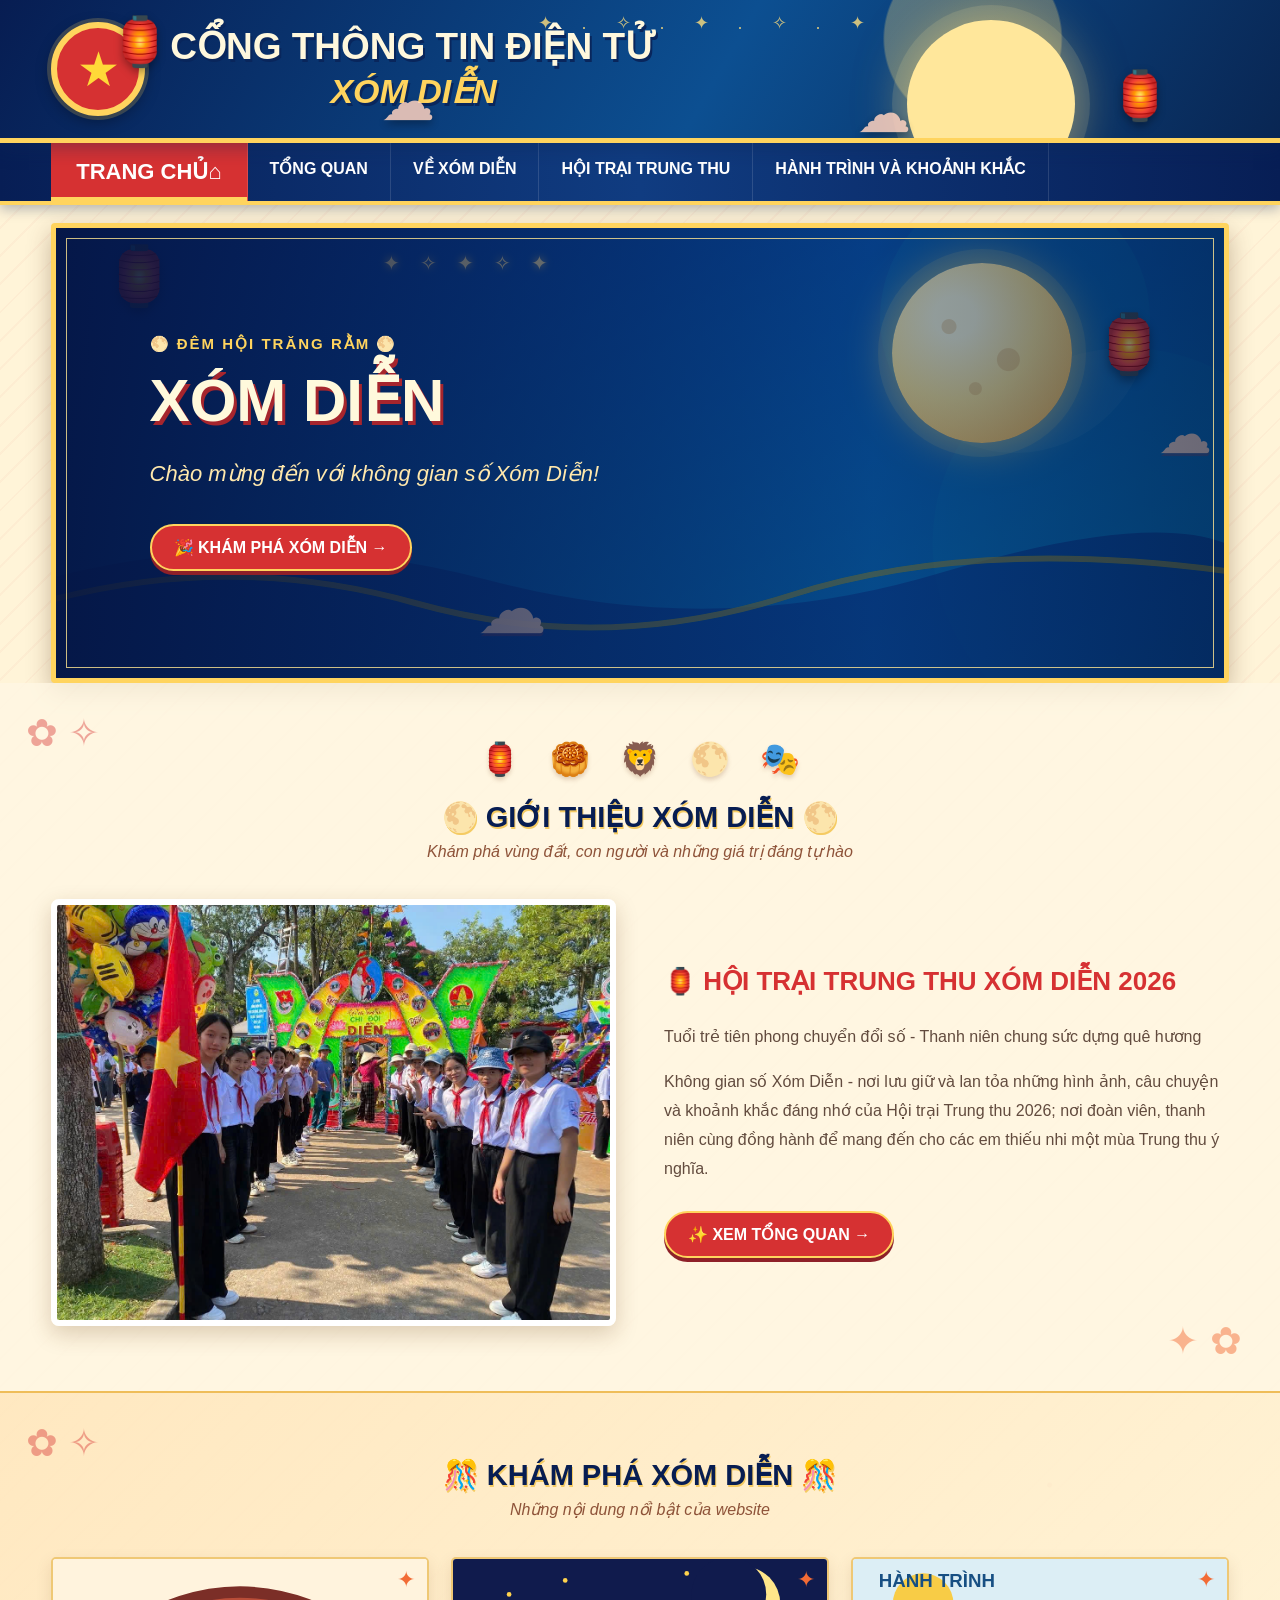
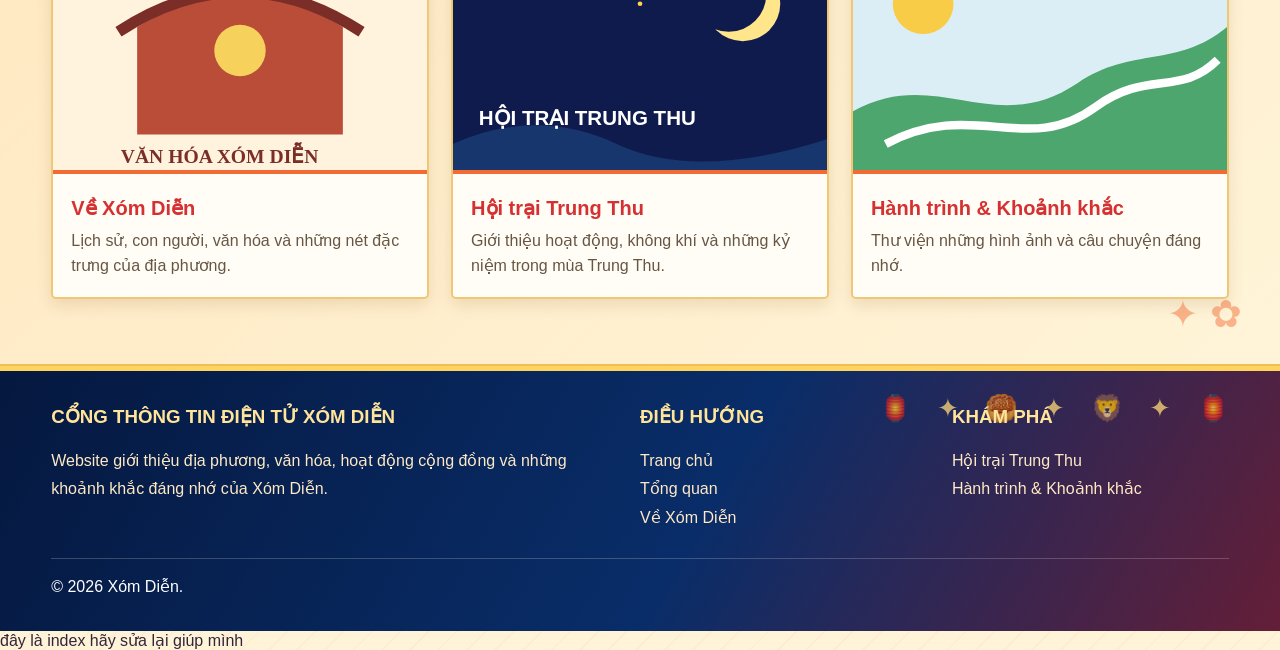
==== commit 061204a0: "update" ====
--- a/index.html
+++ b/index.html
@@ -7,7 +7,6 @@
       <div class="logo">★</div>
       <div><h1>CỔNG THÔNG TIN ĐIỆN TỬ</h1><h2>XÓM DIỄN</h2></div>
     </a>
-    <div class="search"><input placeholder="Tìm kiếm..."><button>⌕</button></div>
   </div>
 </header>
 <nav class="nav"><div class="container nav-inner">
